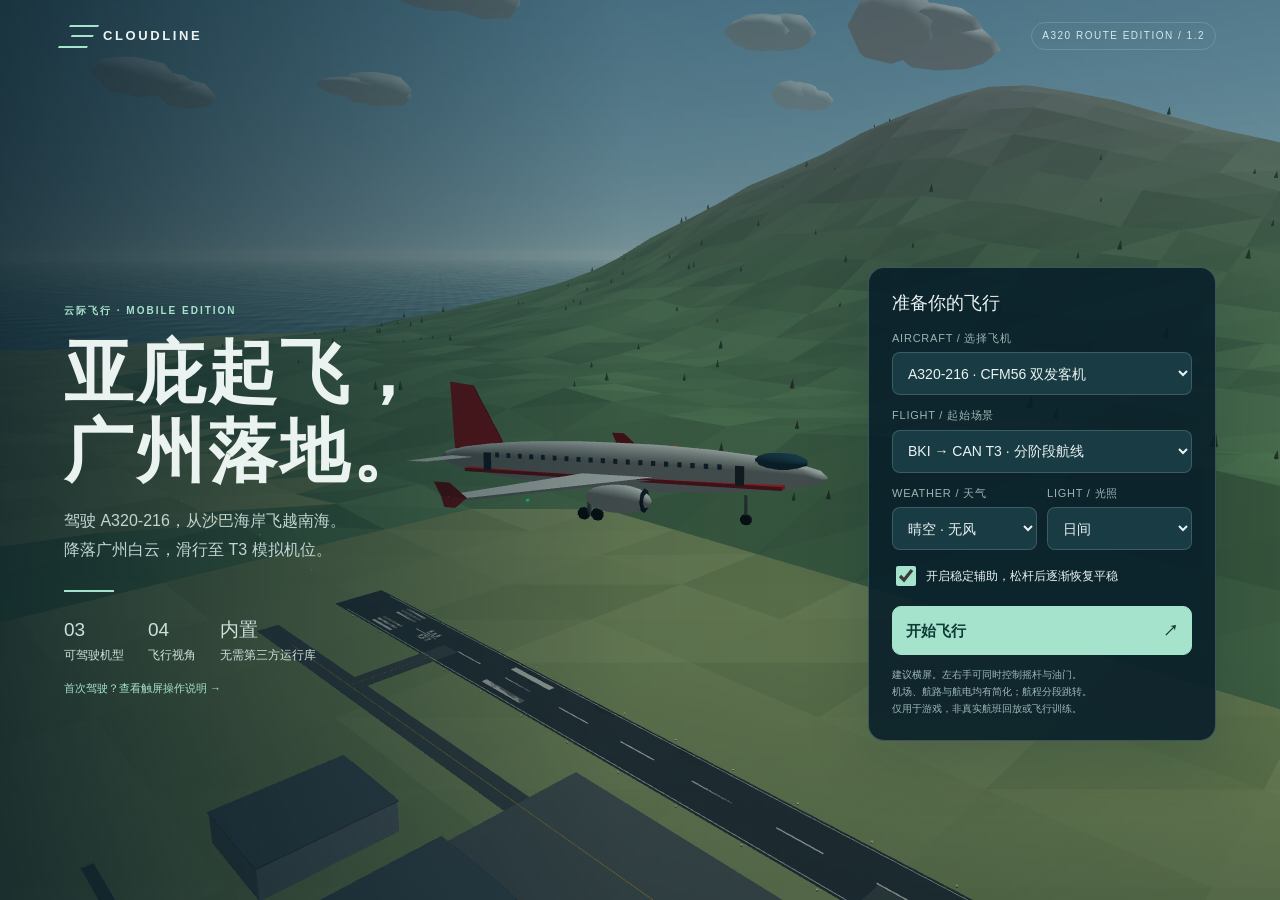
==== cloudline/index.html @ b86bdd05 "feat(cloudline): add mobile A320-216 BKI to CAN T3 route simulator Isolate game under /cloudline; pr" ====
<!doctype html>
<html lang="zh-CN"><head><meta charset="utf-8"><meta name="viewport" content="width=device-width,initial-scale=1,viewport-fit=cover"><meta name="theme-color" content="#102f39"><meta name="apple-mobile-web-app-capable" content="yes"><meta name="apple-mobile-web-app-status-bar-style" content="black-translucent"><meta name="description" content="云际飞行：手机触屏优先的 3D 飞行小游戏，A320-216 亚庇至广州 T3 航线版。"><title>云际飞行 · Cloudline 3D</title><link rel="stylesheet" href="./style.css"></head>
<body>
<canvas id="scene" aria-label="三维飞行场景"></canvas><div id="screenShade"></div><canvas id="overlay"></canvas>
<div id="loading">正在建立飞机与机场…</div>
<div id="menu">
 <div class="menu-head"><div class="logo"><i class="logo-mark"></i>CLOUDLINE</div><div class="edition">A320 ROUTE EDITION / 1.2</div></div>
 <div class="menu-content">
  <div class="hero"><div class="eyebrow">云际飞行 · MOBILE EDITION</div><h1>亚庇起飞，<br>广州落地。</h1><p class="sub">驾驶 A320-216，从沙巴海岸飞越南海。<br>降落广州白云，滑行至 T3 模拟机位。</p><div class="hero-rule"></div><div class="hero-bottom"><div><b>03</b>可驾驶机型</div><div><b>04</b>飞行视角</div><div><b>内置</b>无需第三方运行库</div></div><button class="help-link" id="menuHelp">首次驾驶？查看触屏操作说明 →</button></div>
  <div class="setup"><h2>准备你的飞行</h2>
   <div class="field"><label for="aircraftSelect">AIRCRAFT / 选择飞机</label><select id="aircraftSelect"><option value="a320">A320-216 · CFM56 双发客机</option><option value="light">L-4 · 单发教练机　容易上手</option><option value="jet">J-120 · 双发客机　动作更沉稳</option></select></div>
   <div class="field"><label for="modeSelect">FLIGHT / 起始场景</label><select id="modeSelect"><option value="bki_can">BKI → CAN T3 · 分阶段航线</option><option value="can_approach">广州进近 · A320 着陆练习</option><option value="can_taxi">T3 滑行 · 已在跑道着陆</option><option value="free">空中自由飞行 · 推荐第一次玩</option><option value="runway">跑道起飞 · 从静止滑跑开始</option><option value="landing">降落练习 · 已对正 36 跑道</option><option value="lesson">航线挑战 · 起飞并穿越引导圈</option></select></div>
   <div class="split"><div class="field"><label for="weatherSelect">WEATHER / 天气</label><select id="weatherSelect"><option value="clear">晴空 · 无风</option><option value="breeze">微风 · 侧风</option><option value="turbulent">轻度颠簸</option></select></div><div class="field"><label for="timeSelect">LIGHT / 光照</label><select id="timeSelect"><option value="day">日间</option><option value="golden">黄昏</option><option value="night">夜航</option></select></div></div>
   <label class="check"><input id="assistSelect" type="checkbox" checked> 开启稳定辅助，松杆后逐渐恢复平稳</label>
   <button class="primary start" id="startBtn" disabled><span>开始飞行</span><span>↗</span></button><div class="note">建议横屏。左右手可同时控制摇杆与油门。<br>机场、航路与航电均有简化；航程分段跳转。<br>仅用于游戏，非真实航班回放或飞行训练。</div>
  </div>
 </div>
</div>
<div id="flightUI" class="hidden">
 <div class="top"><div class="logo"><i class="logo-mark"></i>CLOUDLINE<span class="tiny-status" id="flightBadge">L-4 / FREE FLIGHT</span></div><div class="top-actions"><button id="soundBtn" aria-label="切换声音">静音</button><button id="viewBtn">追尾</button><button id="systemsBtn">系统</button><button id="pauseBtn" aria-label="暂停">Ⅱ</button></div></div>
 <div class="readouts"><div class="readout"><small>AIRSPEED / 空速</small><b id="ias">0</b><em>KT</em><div class="secondary" id="gs">地速 0 kt</div></div><div class="readout"><small>ALTITUDE / 海拔</small><b id="alt">0</b><em>FT</em><div class="secondary" id="agl">离地 0 ft</div></div><div class="readout"><small>VERTICAL / 升降</small><b id="vs">0</b><em>FPM</em><div class="secondary" id="load">载荷 1.0 G</div></div><div class="readout"><small>HEADING / 航向</small><b id="hdg">000</b><em>°</em><div class="secondary" id="navText">跑道 36 / 18</div></div></div>
 <button class="map-box" id="mapBtn" aria-label="打开导航地图"><canvas id="miniMap" width="280" height="240"></canvas><div class="map-label"><span>N ↑ / ISLAND 01</span><span id="mapDist">0.0 NM</span></div></button>
 <div id="routePanel" class="route-panel hidden"><div class="route-title"><b>BKI → CAN <span>T3</span></b><small id="routePhase"></small></div><div class="route-progress"><i id="routeFill"></i></div><div class="route-actions"><button id="guideBtn">教学领航：关</button><button id="routeNext">跳至巡航</button><button id="routeInfoBtn">航路</button></div><small id="routeStatus"></small></div>
 <div class="instructor" id="instructor"></div><div class="warning hidden" id="warning"></div>
 <div class="footer-info" id="footerInfo">晴空 · 追尾视角 · 稳定辅助</div><div id="pfdWrap"><canvas id="pfd" width="552" height="216"></canvas></div>
 <div class="systems-bar"><button id="flapsBtn">襟翼<b>0 / 3</b></button><button id="gearBtn">起落架<b>已放下</b></button><button id="apBtn">自动驾驶<b>AP 关</b></button><button id="brakeBtn" aria-label="按住刹车">按住<b>刹车</b></button></div>
 <div class="stick-group"><div class="stick-label">向下拉：抬头 / 左右：倾斜</div><div class="stick" id="stick" role="slider" tabindex="0" aria-label="飞行操纵摇杆"><div class="limits"></div><div class="knob" id="knob"></div></div><div class="rudders"><button id="rudderL" aria-label="按住左方向舵">◀ 左舵</button><button id="rudderR" aria-label="按住右方向舵">右舵 ▶</button></div></div>
 <div class="throttle-group"><div class="throttle-title">THROTTLE / 油门</div><div class="throttle" id="throttle" role="slider" tabindex="0" aria-label="发动机油门" aria-valuemin="0" aria-valuemax="100"><div class="ticks"></div><div class="fill" id="thrFill"></div><div class="handle" id="thrHandle"></div></div><div class="power-readout" id="thrValue">0%</div></div>
 <div class="desktop-help">W/S 推拉杆 · A/D 横滚 · Q/E 方向舵 · +/- 油门 · F 襟翼 · G 起落架 · 空格刹车 · V 视角 · P 暂停</div>
</div>
<div id="toast" class="toast off"></div>
<div id="pauseModal" class="modal hidden"><div class="modal-card" style="max-width:430px"><div class="eyebrow">FLIGHT PAUSED</div><h2 style="margin:10px 0">飞行已暂停</h2><p>切换应用或离开页面时，游戏也会自动暂停。</p><div class="modal-actions"><button class="primary" id="resumeBtn">继续飞行</button><button id="restartBtn">重新开始</button><button id="hangarBtn">回到机库</button></div></div></div>
<div id="systemsModal" class="modal hidden"><div class="modal-card"><div class="modal-head"><h2>飞行系统</h2><button id="closeSystems" aria-label="关闭系统设置">×</button></div>
 <div class="systems-grid"><div><div class="section-title">AIRCRAFT / 飞机</div><div class="form-row"><span>发动机</span><button id="engineBtn">运转中</button></div><div class="form-row"><span>减速板 / 空气刹车</span><button id="speedbrakeBtn">收起</button></div><div class="form-row"><span>俯仰配平 <span id="trimValue">0</span></span><div><button id="trimDown">−</button> <button id="trimUp">＋</button></div></div><div class="form-row"><label for="assistToggle">稳定辅助</label><input type="checkbox" id="assistToggle" checked></div><div class="form-row"><label for="invertToggle">反转摇杆俯仰方向</label><input type="checkbox" id="invertToggle"></div><div class="field"><label for="sensitivity">操纵灵敏度</label><input type="range" min="0.45" max="1.5" step="0.05" value="0.8" id="sensitivity"></div></div>
 <div><div class="section-title">ENVIRONMENT / 环境</div><div class="form-row"><label for="weatherLive">天气</label><select id="weatherLive"><option value="clear">晴空 · 无风</option><option value="breeze">微风 · 侧风</option><option value="turbulent">轻度颠簸</option></select></div><div class="form-row"><label for="timeLive">光照</label><select id="timeLive"><option value="day">日间</option><option value="golden">黄昏</option><option value="night">夜航</option></select></div><div class="form-row"><label for="quality">画质 / 分辨率</label><select id="quality"><option value="0.8">省电</option><option value="1" selected>均衡 · 手机推荐</option><option value="1.6">高清</option></select></div><div class="form-row"><span>声音</span><button id="soundSystems">关闭</button></div><button id="fullscreenBtn" style="width:100%">尝试全屏</button><p style="font-size:10px;margin-top:8px">部分手机浏览器不支持网页主动全屏；横屏仍可正常使用。</p></div></div>
 <div class="section-title">AUTOPILOT / 高度、航向与速度保持</div><div class="ap-fields"><label>高度 FT<input id="apAlt" type="number" min="300" max="41000" step="100"></label><label>航向 °<input id="apHdg" type="number" min="0" max="359" step="5"></label><label>空速 KT<input id="apSpeed" type="number" min="60" max="340" step="5"></label></div><div class="modal-actions"><button id="apApply">接通并应用目标</button><button id="returnBtn">设定返机场航向</button><button id="systemHelp">操作说明</button></div><p style="font-size:10px;margin-top:11px">AP 不会自动避障或自动落地。接管摇杆会断开 AP。返机场只设置航向与安全高度目标，仍需检查地形。</p>
 </div></div>
<div id="helpModal" class="modal hidden"><div class="modal-card"><div class="modal-head"><h2>第一次飞行</h2><button id="closeHelp" aria-label="关闭帮助">×</button></div><p>优先选择「L-4 教练机 + 空中自由飞行 + 稳定辅助」。无需先完成起飞，就能熟悉操纵。</p><div class="help-grid"><div><h3>01 / 手机操纵</h3><p>左摇杆向下：抬机头；向上：压低机头。左右推动：机翼左右倾斜。<br>右滑杆向上：增加油门。双手可以同时操作。轻推后松手，避免反复打满杆。</p></div><div><h3>02 / 起飞</h3><p>油门推满，沿跑道滑跑。按屏幕提示达到抬轮速度，再轻拉杆。离地后保持小幅抬头，收襟翼；客机还需收起落架。速度明显下降时，适当放低机头。</p></div><div><h3>03 / 降落练习</h3><p>场景会预先对正跑道并放下襟翼、起落架。围绕提示空速小幅调整动力和姿态。接近地面时轻拉杆减小下降率，再收油门。接地后按住刹车。</p></div><div><h3>04 / 视角与自动驾驶</h3><p>点击「追尾」循环切换驾驶舱、机翼与环绕视角。拖动场景可暂时环顾，双击回正。AP 保持当前高度、航向和空速，手动压杆后退出。</p></div></div><p><span class="key">W / ↑</span> 推杆低头　<span class="key">S / ↓</span> 拉杆抬头　<span class="key">A D</span> 横滚　<span class="key">Q E</span> 方向舵<br><span class="key">+ −</span> 油门　<span class="key">F</span> 襟翼　<span class="key">G</span> 起落架　<span class="key">空格</span> 刹车　<span class="key">V</span> 视角　<span class="key">P</span> 暂停　<span class="key">H</span> AP　<span class="key">R</span> 重开</p><p style="font-size:10px;margin-top:15px">这是虚构场景中的简化模拟，不包含真实机型操作程序、全球地景、真实天气、空管或认证飞行性能。上述速度和辅助逻辑只适用于这个游戏。</p></div></div>
<div id="mapModal" class="modal hidden"><div class="modal-card" style="max-width:540px"><div class="modal-head"><h2>岛屿导航</h2><button id="closeMap" aria-label="关闭地图">×</button></div><canvas id="bigMap" width="800" height="650"></canvas><p id="mapDetails" style="margin-top:10px"></p></div></div>
<div id="resultModal" class="modal hidden"><div class="modal-card" style="max-width:450px"><div class="eyebrow" id="resultEyebrow">FLIGHT REPORT</div><h2 id="resultTitle" style="margin:10px 0">本次飞行结束</h2><div class="result-number" id="resultNumber">—</div><p id="resultReason"></p><div class="result-stats" id="resultStats"></div><div class="modal-actions"><button class="primary" id="retryResult">重试本场景</button><button id="freeResult">从空中开始</button><button id="hangarResult">机库</button></div></div></div>
<div id="fatal" class="hidden"><div class="inner"><h2>场景暂时无法运行</h2><p id="fatalText"></p><button onclick="location.reload()">重新加载</button></div></div>
<noscript><div style="position:fixed;inset:0;background:#12323e;color:white;padding:40px;z-index:200">此游戏需要运行 JavaScript 和 WebGL。附件预览不一定支持，请在支持执行 HTML 的浏览器环境打开。</div></noscript>
<script src="./engine.js"></script>
<script src="./world.js"></script>
<script src="./routes.js"></script>
<script src="./flight.js"></script>
<script src="./app.js"></script>
</body></html>
---- cloudline/style.css ----
:root{--ink:#ebf3f1;--muted:#9cb4b4;--accent:#a6e3cd;--dark:#0c2128;--glass:rgba(9,29,36,.79);--line:rgba(202,230,228,.19);--safeL:max(14px,env(safe-area-inset-left));--safeR:max(14px,env(safe-area-inset-right));--safeB:max(12px,env(safe-area-inset-bottom))}
*{box-sizing:border-box;-webkit-tap-highlight-color:transparent}html,body{margin:0;width:100%;height:100%;overflow:hidden;background:#143742;color:var(--ink);font:14px/1.4 -apple-system,BlinkMacSystemFont,"Segoe UI","PingFang SC","Microsoft YaHei",sans-serif;overscroll-behavior:none}body{position:fixed;inset:0;touch-action:none;-webkit-user-select:none;user-select:none}button,select,input{font:inherit}button{cursor:pointer;color:var(--ink);border:1px solid var(--line);background:var(--glass);border-radius:9px;padding:9px 13px;min-height:44px;touch-action:manipulation}button:hover{background:#2b4e54}button:active{transform:translateY(1px)}button:focus-visible,select:focus-visible{outline:2px solid var(--accent);outline-offset:2px}button.on,.active{background:#214d49!important;border-color:#8dcdb3!important;color:#cbf8e6!important}button.primary{background:var(--accent);border-color:var(--accent);color:#103a35;font-weight:750}button.primary:hover{background:#c0efde}button.quiet{background:transparent}button:disabled{opacity:.4;cursor:default}select,input[type=number]{width:100%;border:1px solid var(--line);background:#183b44;color:var(--ink);padding:10px 11px;border-radius:8px;min-height:43px;touch-action:manipulation}input[type=range]{accent-color:var(--accent);width:100%;touch-action:auto}input[type=checkbox]{accent-color:var(--accent);width:20px;height:20px}a{color:var(--accent)}h1,h2,h3,p{margin:0}.hidden{display:none!important}#scene,#overlay{position:absolute;inset:0;width:100%;height:100%;touch-action:none}#overlay{pointer-events:none}#screenShade{position:absolute;inset:0;pointer-events:none;background:linear-gradient(180deg,rgba(5,28,37,.12),transparent 28%,transparent 73%,rgba(5,22,30,.16))}
.glass{background:var(--glass);border:1px solid var(--line);box-shadow:0 8px 35px rgba(0,15,21,.08);border-radius:12px}.eyebrow{font-size:10px;letter-spacing:.20em;font-weight:700;color:var(--accent)}.muted{color:var(--muted)}.logo{display:flex;align-items:center;gap:10px;letter-spacing:.2em;font-weight:750;font-size:13px}.logo-mark{width:29px;height:23px;display:inline-block;border-top:2px solid var(--accent);border-bottom:2px solid var(--accent);transform:skew(-28deg);position:relative}.logo-mark:after{content:'';position:absolute;top:8px;left:7px;width:22px;border-top:2px solid var(--accent)}
#menu{position:absolute;inset:0;z-index:20;background:linear-gradient(90deg,rgba(5,26,36,.81),rgba(5,26,36,.34) 49%,rgba(5,26,36,.26));overflow-y:auto;touch-action:pan-y}.menu-head{position:absolute;top:max(22px,env(safe-area-inset-top));left:max(5vw,env(safe-area-inset-left));right:max(5vw,env(safe-area-inset-right));display:flex;align-items:center;justify-content:space-between}.edition{font-size:10px;letter-spacing:.15em;border:1px solid var(--line);padding:6px 10px;border-radius:99px;color:#d5e9e5}.menu-content{position:absolute;inset:19% 5vw 7%;display:grid;grid-template-columns:1fr 348px;gap:40px;align-items:center}.hero{max-width:510px}.hero h1{font-size:clamp(44px,5.4vw,80px);line-height:1.15;font-weight:650;letter-spacing:.045em;margin:15px 0 14px}.hero .sub{font-size:16px;line-height:1.85;color:#c3d5d3;max-width:390px}.hero-rule{margin:25px 0;width:50px;border-top:2px solid var(--accent)}.hero-bottom{display:flex;gap:24px;font-size:12px;color:#cee1dd}.hero-bottom b{display:block;font-size:19px;font-weight:500;margin-bottom:4px}.setup{padding:23px;background:rgba(8,32,42,.90);border-radius:16px;border:1px solid rgba(197,229,226,.25);box-shadow:0 15px 60px #09222a35}.setup h2{font-size:18px;font-weight:550;margin-bottom:15px}.field{margin-bottom:13px}.field label{display:block;font-size:11px;letter-spacing:.07em;color:var(--muted);margin-bottom:6px}.split{display:grid;grid-template-columns:1fr 1fr;gap:10px}.setup .start{display:flex;align-items:center;justify-content:space-between;width:100%;margin-top:17px;font-size:15px;min-height:49px}.setup .note{font-size:10px;color:#9eb8b9;margin-top:11px;line-height:1.7}.check{display:flex;align-items:center;gap:7px;font-size:12px}.help-link{font-size:11px;border:0;min-height:32px;padding:4px 0;background:transparent;margin-top:8px;color:var(--accent)}
#flightUI{position:absolute;inset:0;pointer-events:none}.top{position:absolute;top:max(9px,env(safe-area-inset-top));left:var(--safeL);right:var(--safeR);display:flex;align-items:center;justify-content:space-between;gap:15px}.top .logo{font-size:11px}.top-actions{display:flex;gap:6px;pointer-events:auto}.top-actions button{font-size:12px;min-height:38px;padding:7px 10px}.tiny-status{color:#c9e7df;font-size:10px;letter-spacing:.05em;margin-left:8px}.readouts{position:absolute;left:var(--safeL);top:max(59px,calc(env(safe-area-inset-top) + 54px));display:flex;gap:1px;background:var(--glass);border:1px solid var(--line);border-radius:10px;overflow:hidden}.readout{padding:8px 13px;min-width:81px;border-right:1px solid var(--line)}.readout:last-child{border:0}.readout small{display:block;font-size:9px;color:#acc8c5;letter-spacing:.08em}.readout b{font-size:25px;font-weight:550;letter-spacing:-.04em;font-variant-numeric:tabular-nums;line-height:1.3}.readout em{font-size:9px;font-style:normal;color:#b1c7c6;margin-left:3px}.readout .secondary{font-size:9px;color:var(--accent);font-variant-numeric:tabular-nums}.map-box{position:absolute;right:var(--safeR);top:max(58px,calc(env(safe-area-inset-top) + 54px));width:143px;padding:0;overflow:hidden;pointer-events:auto;border-radius:10px;background:var(--glass);border:1px solid var(--line);min-height:0}#miniMap{display:block;width:100%;height:125px}.map-label{font-size:9px;letter-spacing:.11em;padding:5px 7px;background:#15363bd9;color:#accfc5;display:flex;justify-content:space-between}.instructor{position:absolute;top:max(139px,calc(env(safe-area-inset-top) + 132px));left:var(--safeL);max-width:355px;padding:9px 12px;border-left:2px solid var(--accent);background:rgba(10,32,38,.64);font-size:11px;color:#d8ece5;line-height:1.5;border-radius:0 7px 7px 0}.warning{position:absolute;top:28%;left:50%;transform:translateX(-50%);background:#9e562ddb;border:1px solid #f2b279;color:#fff4dc;padding:8px 15px;border-radius:7px;font-size:12px;font-weight:700;white-space:nowrap}.toast{position:absolute;top:24%;left:50%;transform:translateX(-50%);background:rgba(8,36,43,.92);border:1px solid var(--line);padding:11px 16px;border-radius:10px;color:#dbf7e9;font-size:12px;max-width:90vw;text-align:center;z-index:40;pointer-events:none;transition:opacity .2s}.toast.off{opacity:0}#pfdWrap{position:absolute;left:50%;transform:translateX(-50%);bottom:calc(var(--safeB) + 51px);width:276px;height:108px;overflow:hidden;border-radius:12px;background:rgba(7,24,30,.89);border:1px solid var(--line)}#pfd{width:276px;height:108px;display:block}.systems-bar{position:absolute;bottom:var(--safeB);left:50%;transform:translateX(-50%);display:flex;gap:6px;pointer-events:auto}.systems-bar button{min-width:62px;font-size:10px;padding:6px 8px;line-height:1.4;min-height:43px}.systems-bar b{display:block;font-size:11px;font-weight:650}.stick-group{position:absolute;left:var(--safeL);bottom:var(--safeB);pointer-events:auto;width:158px}.stick-label{font-size:9px;text-align:center;letter-spacing:.06em;color:#daebe7;margin-bottom:5px;text-shadow:0 1px 4px #132b2d}.stick{width:146px;height:146px;position:relative;margin:auto;border-radius:50%;background:radial-gradient(circle,rgba(23,55,63,.19),rgba(12,38,43,.62));border:1px solid rgba(221,242,233,.4);touch-action:none}.stick:before,.stick:after{content:'';position:absolute;background:rgba(230,248,240,.2)}.stick:before{width:1px;top:15px;bottom:15px;left:50%}.stick:after{height:1px;left:15px;right:15px;top:50%}.stick .limits{position:absolute;inset:16px;border:1px dashed rgba(205,237,226,.17);border-radius:50%}.knob{position:absolute;left:50%;top:50%;width:49px;height:49px;margin:-24.5px;border-radius:50%;background:rgba(190,226,214,.75);border:1px solid #e1fbf0;box-shadow:0 4px 12px #071e2845;z-index:2}.knob:after{content:'';position:absolute;inset:13px;border:1px solid #486b62;border-radius:50%}.rudders{display:flex;gap:6px;margin-top:6px;justify-content:center}.rudders button{font-size:10px;min-height:32px;padding:5px 12px;touch-action:none}.throttle-group{position:absolute;right:var(--safeR);bottom:var(--safeB);width:76px;pointer-events:auto}.throttle-title{text-align:center;font-size:9px;letter-spacing:.06em;color:#d8e8e3;margin-bottom:6px}.throttle{height:168px;position:relative;background:rgba(9,32,39,.73);border:1px solid rgba(202,232,224,.4);border-radius:13px;touch-action:none;overflow:hidden}.throttle .ticks{position:absolute;left:10px;right:10px;top:14px;bottom:14px;background:repeating-linear-gradient(to top,transparent 0,transparent 24px,#c3ded533 25px,transparent 26px)}.throttle .fill{position:absolute;bottom:10px;left:9px;right:9px;height:50%;background:linear-gradient(0deg,#458c785a,#a6e3cd99);border-radius:6px}.throttle .handle{position:absolute;left:5px;right:5px;height:16px;bottom:50%;border:1px solid #d7f8e7;background:#a6cfc2;border-radius:4px;box-shadow:0 2px 5px #14332966}.power-readout{font-size:13px;text-align:center;font-variant-numeric:tabular-nums;margin-top:6px;color:#d5efe2}.ap-indicator{color:var(--accent);font-size:10px}.footer-info{position:absolute;left:50%;transform:translateX(-50%);bottom:calc(var(--safeB) + 170px);font-size:9px;letter-spacing:.08em;color:#daece2;text-shadow:0 1px 4px #162b25;white-space:nowrap}.desktop-help{position:absolute;bottom:7px;left:180px;color:#cfe2da;font-size:9px;display:none}#flightUI.cockpit #pfdWrap{width:312px;height:126px}#flightUI.cockpit #pfd{width:312px;height:122px}#flightUI.cockpit .footer-info{bottom:calc(var(--safeB) + 189px)}
.modal{position:absolute;inset:0;background:rgba(3,20,29,.65);display:flex;align-items:center;justify-content:center;z-index:30;padding:20px;pointer-events:auto;touch-action:pan-y}.modal-card{background:#102f39;border:1px solid #6b9b9e66;border-radius:17px;padding:24px;width:min(610px,100%);max-height:calc(100dvh - 40px);overflow:auto;box-shadow:0 20px 90px #00182177;touch-action:pan-y}.modal-head{display:flex;align-items:center;justify-content:space-between;margin-bottom:18px}.modal-head h2{font-size:21px;font-weight:550}.modal-head button{padding:4px 12px;font-size:21px;background:transparent;min-height:40px}.modal-card p{color:#b4cdcc;font-size:12px;line-height:1.85}.modal-actions{display:flex;gap:9px;margin-top:20px;flex-wrap:wrap}.modal-actions button{flex:1}.systems-grid{display:grid;grid-template-columns:1fr 1fr;gap:18px}.section-title{margin:12px 0 10px;font-size:10px;letter-spacing:.11em;color:var(--accent)}.form-row{display:flex;align-items:center;justify-content:space-between;gap:12px;margin:9px 0;color:#c7dad6;font-size:12px}.form-row select{width:145px}.ap-fields{display:grid;grid-template-columns:1fr 1fr 1fr;gap:8px}.ap-fields label{font-size:9px;color:#b0c9c5}.ap-fields input{font-size:13px;margin-top:5px}.help-grid{display:grid;grid-template-columns:1fr 1fr;gap:18px;margin:17px 0}.help-grid h3{font-size:13px;color:var(--accent);margin-bottom:6px}.help-grid p{font-size:12px}.key{display:inline-block;padding:1px 5px;border:1px solid #668b8a66;border-radius:4px;color:#e2f1e8;font-size:10px}#bigMap{width:100%;height:auto;max-height:58dvh;object-fit:contain;border:1px solid var(--line);border-radius:10px}.result-number{font-size:56px;line-height:1.2;color:var(--accent);font-variant-numeric:tabular-nums;margin:18px 0 8px}.result-stats{display:flex;gap:25px;color:#d6e8df;font-size:13px;margin-top:17px}.result-stats small{display:block;color:#aac8c2;font-size:10px}#fatal{position:absolute;inset:0;background:#102e39;z-index:100;padding:30px;display:flex;align-items:center;justify-content:center}#fatal .inner{max-width:480px}#fatal h2{font-size:24px;margin-bottom:15px}#fatal p{font-size:14px;color:#bbd6d1;line-height:1.9}#fatal button{margin-top:25px}#loading{position:absolute;bottom:20px;left:5vw;font-size:11px;letter-spacing:.1em;color:#bce5d7;z-index:25}
@media (min-width:1150px){.stick-group{left:26px;bottom:30px}.throttle-group{right:30px;bottom:30px}.stick{width:166px;height:166px}.stick-group{width:180px}.throttle{height:190px}.map-box{width:180px}#miniMap{height:156px}.readout{min-width:106px;padding:10px 16px}.readout b{font-size:29px}.instructor{top:158px}.desktop-help{display:block}.footer-info{font-size:10px}#pfdWrap{width:308px;height:121px}#pfd{width:308px;height:121px}.systems-bar button{min-width:69px}.footer-info{bottom:calc(var(--safeB) + 188px)}}
@media (max-height:540px) and (orientation:landscape){.menu-head{top:max(12px,env(safe-area-inset-top))}.menu-content{inset:56px max(5vw,env(safe-area-inset-right)) 14px max(5vw,env(safe-area-inset-left));grid-template-columns:1fr 310px;gap:20px}.hero h1{font-size:43px;margin:8px 0}.hero .sub{font-size:12px;line-height:1.8;max-width:280px}.hero-rule{margin:16px 0}.hero-bottom{gap:20px;font-size:10px}.hero-bottom b{font-size:16px}.setup{padding:13px 16px;border-radius:12px}.setup h2{font-size:14px;margin-bottom:9px}.field{margin-bottom:7px}.field label{margin-bottom:3px;font-size:9px}.setup select{padding:7px 8px;min-height:33px;font-size:11px}.setup .start{min-height:39px;margin-top:9px;font-size:13px}.setup .note{font-size:9px;margin-top:6px;line-height:1.4}.setup .check{font-size:10px}.setup .check input{height:16px;width:16px}.help-link{font-size:10px;margin-top:2px;min-height:25px}.top .logo{font-size:9px;gap:6px}.logo-mark{width:22px;height:17px}.logo-mark:after{width:17px;top:6px;left:5px}.top-actions button{min-height:33px;font-size:10px;padding:5px 8px}.tiny-status{font-size:8px}.readouts{top:49px}.readout{padding:5px 9px;min-width:71px}.readout b{font-size:21px}.readout small{font-size:8px}.map-box{top:49px;width:121px}#miniMap{height:91px}.map-label{font-size:8px;padding:3px 6px}.instructor{top:113px;max-width:298px;font-size:10px;padding:5px 8px}.stick-group{width:139px}.stick{width:122px;height:122px}.stick-label{font-size:8px}.knob{width:44px;height:44px;margin:-22px}.rudders{margin-top:4px}.rudders button{min-height:29px;font-size:9px;padding:4px 10px}.throttle-group{width:63px}.throttle{height:136px}.throttle-title{font-size:8px;margin-bottom:4px}.power-readout{font-size:11px;margin-top:3px}.systems-bar{gap:4px}.systems-bar button{min-width:55px;min-height:36px;font-size:9px;padding:4px 6px}.systems-bar b{font-size:10px}#pfdWrap{width:242px;height:95px;bottom:calc(var(--safeB) + 43px)}#pfd{width:242px;height:95px}.footer-info{bottom:calc(var(--safeB) + 144px);font-size:8px}#flightUI.cockpit #pfdWrap{width:266px;height:104px}#flightUI.cockpit #pfd{width:266px;height:104px}#flightUI.cockpit .footer-info{bottom:calc(var(--safeB) + 151px)}.modal-card{padding:17px 22px}.modal-head{margin-bottom:10px}.modal-head h2{font-size:18px}.help-grid{margin:8px 0}.modal-actions{margin-top:12px}}
@media (orientation:portrait) and (max-width:760px){.menu-content{inset:16% 7vw 3%;display:flex;flex-direction:column;gap:20px;align-items:stretch;justify-content:space-between}.menu-head{left:7vw;right:7vw;top:max(22px,env(safe-area-inset-top))}.hero h1{font-size:44px;margin:7px 0 10px}.hero .sub{font-size:12px;line-height:1.7;max-width:275px}.hero-rule,.hero-bottom{display:none}.setup{padding:17px}.setup h2{font-size:15px;margin-bottom:11px}.field{margin-bottom:10px}.setup select{font-size:12px;min-height:38px;padding:8px}.setup .start{min-height:43px;margin-top:11px}.setup .note{font-size:9px}.edition{font-size:8px;padding:4px 6px}.top{gap:5px}.top .logo{font-size:10px}.top .logo-mark{display:none}.tiny-status{display:none}.top-actions{gap:4px}.top-actions button{font-size:10px;padding:5px 7px;min-height:36px}.readouts{top:60px;left:var(--safeL);right:var(--safeR);justify-content:space-between}.readout{padding:6px 8px;min-width:0;flex:1}.readout b{font-size:23px}.readout small{font-size:8px}.readout em{font-size:8px}.readout .secondary{font-size:8px}.map-box{top:138px;width:108px}#miniMap{height:94px}.map-label{font-size:8px}.instructor{top:139px;width:calc(100% - 150px);font-size:10px;padding:7px 8px}.stick-group{width:142px}.stick{width:132px;height:132px}.throttle-group{width:62px}.throttle{height:156px}.systems-bar{bottom:calc(var(--safeB) + 211px);gap:5px;width:calc(100% - 28px);justify-content:center}.systems-bar button{flex:1;max-width:81px;min-width:0;min-height:41px;font-size:9px}.systems-bar b{font-size:10px}#pfdWrap{bottom:calc(var(--safeB) + 261px);width:244px;height:96px}#pfd{width:244px;height:96px}.footer-info{bottom:calc(var(--safeB) + 365px);font-size:8px}#flightUI.cockpit #pfdWrap{width:268px;height:105px}#flightUI.cockpit #pfd{width:268px;height:105px}#flightUI.cockpit .footer-info{bottom:calc(var(--safeB) + 374px)}.warning{top:33%;font-size:10px}.toast{top:31%;width:max-content;max-width:90vw;font-size:11px}.systems-grid,.help-grid{grid-template-columns:1fr}.modal{padding:14px}.modal-card{padding:19px;max-height:calc(100dvh - 28px)}.modal-actions{flex-direction:column}.result-stats{gap:18px}}
@media (orientation:portrait) and (max-height:740px){.menu-content{inset:12% 7vw 2%;gap:10px}.hero h1{font-size:37px;margin:5px 0}.hero .sub{font-size:11px}.setup{padding:13px 15px}.setup .field{margin-bottom:7px}.setup h2{margin-bottom:8px}.setup .note{font-size:8px}.hero .eyebrow{font-size:8px}#pfdWrap{bottom:calc(var(--safeB) + 240px);height:83px;width:212px}#pfd{height:83px;width:212px}.systems-bar{bottom:calc(var(--safeB) + 192px)}.footer-info{bottom:calc(var(--safeB) + 328px)}.stick{width:117px;height:117px}.throttle{height:139px}.map-box{width:93px}#miniMap{height:76px}.instructor{max-width:215px;font-size:9px}}

/* A320 route edition: compact route controls, safe areas and retained two-finger input. */
.route-panel{position:absolute;right:var(--safeR);top:250px;width:278px;padding:10px 12px;background:rgba(8,29,38,.9);border:1px solid var(--line);border-radius:12px;pointer-events:auto}.route-title{display:flex;justify-content:space-between;gap:8px;font-size:12px}.route-title span{color:var(--accent)}.route-title small{font-size:10px;color:#c3d8d1}.route-progress{height:3px;background:#365250;margin:8px 0}.route-progress i{display:block;height:100%;background:var(--accent);width:0;transition:width .2s}.route-actions{display:flex;gap:5px}.route-actions button{font-size:10px;padding:5px 7px;min-height:36px;white-space:nowrap}.route-panel>small{display:block;font-size:9px;color:#a5c1ba;margin-top:6px}.route-active .footer-info{max-width:360px;white-space:normal;text-align:center}
@media(max-height:540px) and (orientation:landscape){.route-panel{right:calc(var(--safeR) + 78px);top:163px;width:255px;padding:7px 8px}.route-panel>small{display:none}.route-progress{margin:5px 0}.route-actions button{min-height:32px}.route-title{font-size:11px}.route-active .instructor{max-width:275px}.route-active .map-box{width:114px}.route-active .footer-info{display:none}.menu-content{inset:52px 5vw 10px}.hero h1{font-size:40px}.setup .note{font-size:8px}.setup{padding:10px 14px}.setup h2{margin-bottom:6px}.setup .field{margin-bottom:5px}}
@media(orientation:portrait) and (max-width:760px){.route-panel{left:var(--safeL);right:var(--safeR);top:247px;width:auto}.route-actions button{flex:1}.route-active .footer-info{display:none}.route-panel>small{font-size:8px}.route-title{font-size:11px}}
@media(orientation:portrait) and (max-height:740px){.route-panel{top:228px;padding:6px 8px}.route-panel>small{display:none}.route-progress{margin:4px 0}.route-actions button{min-height:30px}.route-active #pfdWrap{display:none}.route-active .systems-bar{bottom:calc(var(--safeB) + 207px)}}
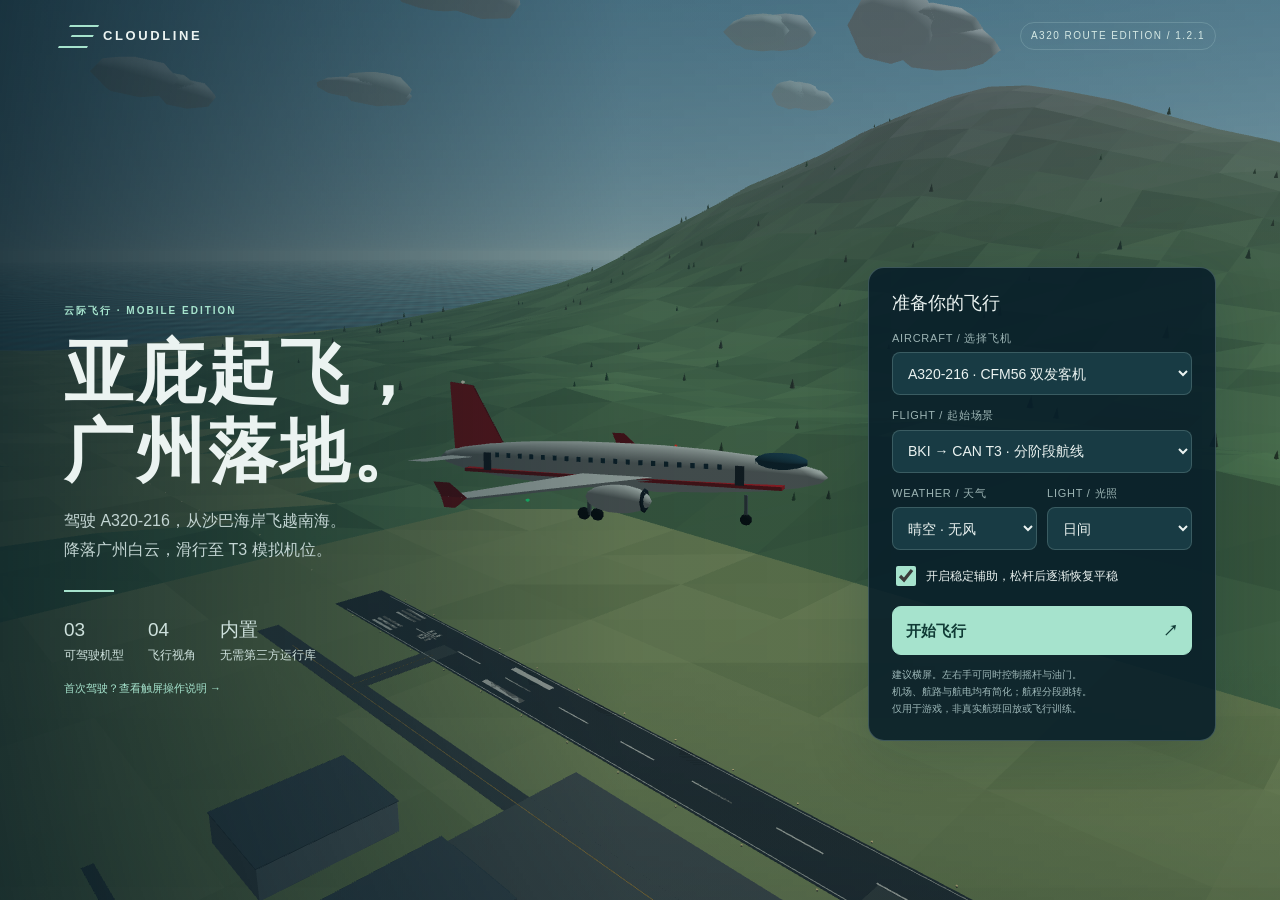
==== commit 7e5c0cb3: "fix(cloudline): diagnose blocked scripts instead of endless airport loading Add independent startup " ====
--- a/cloudline/index.html
+++ b/cloudline/index.html
@@ -1,10 +1,17 @@
 <!doctype html>
-<html lang="zh-CN"><head><meta charset="utf-8"><meta name="viewport" content="width=device-width,initial-scale=1,viewport-fit=cover"><meta name="theme-color" content="#102f39"><meta name="apple-mobile-web-app-capable" content="yes"><meta name="apple-mobile-web-app-status-bar-style" content="black-translucent"><meta name="description" content="云际飞行：手机触屏优先的 3D 飞行小游戏，A320-216 亚庇至广州 T3 航线版。"><title>云际飞行 · Cloudline 3D</title><link rel="stylesheet" href="./style.css"></head>
+<html lang="zh-CN"><head><meta charset="utf-8"><meta name="viewport" content="width=device-width,initial-scale=1,viewport-fit=cover"><meta name="theme-color" content="#102f39"><meta name="apple-mobile-web-app-capable" content="yes"><meta name="apple-mobile-web-app-status-bar-style" content="black-translucent"><meta name="description" content="云际飞行：手机触屏优先的 3D 飞行小游戏，A320-216 亚庇至广州 T3 航线版。"><title>云际飞行 · A320 启动修复版 1.2.1</title><link rel="stylesheet" href="./style.css?v=1.2.1"><style>
+/* Startup status remains readable even when every script is blocked. */
+#bootPanel{position:fixed;inset:0;z-index:150;display:flex;align-items:center;justify-content:center;padding:max(16px,env(safe-area-inset-top)) max(16px,env(safe-area-inset-right)) max(16px,env(safe-area-inset-bottom)) max(16px,env(safe-area-inset-left));background:rgba(9,29,39,.97);touch-action:pan-y;overflow:auto;pointer-events:auto}
+#bootPanel .boot-card{max-width:560px;width:100%;max-height:95dvh;overflow:auto;touch-action:pan-y;padding:18px;border:1px solid #587c83;border-radius:14px;background:#102f39}
+#bootPanel h2{font-size:20px;margin:10px 0}#bootPanel p{line-height:1.7;font-size:13px;margin:9px 0;white-space:pre-wrap;overflow-wrap:anywhere}
+#bootDetails{font:11px/1.5 monospace;max-height:105px;overflow:auto;white-space:pre-wrap;overflow-wrap:anywhere;color:#c2ded5;user-select:text;-webkit-user-select:text;touch-action:pan-y}
+#bootPanel .boot-actions{display:flex;align-items:center;gap:14px;margin-top:12px}#bootPanel .boot-actions a{font-size:12px;color:#a6e3cd;text-decoration:underline}#bootPanel summary{cursor:pointer;font-size:12px;color:#b1d2cb;touch-action:manipulation}
+</style></head>
 <body>
 <canvas id="scene" aria-label="三维飞行场景"></canvas><div id="screenShade"></div><canvas id="overlay"></canvas>
-<div id="loading">正在建立飞机与机场…</div>
+<div id="loading" class="hidden">正在启动游戏…</div>
 <div id="menu">
- <div class="menu-head"><div class="logo"><i class="logo-mark"></i>CLOUDLINE</div><div class="edition">A320 ROUTE EDITION / 1.2</div></div>
+ <div class="menu-head"><div class="logo"><i class="logo-mark"></i>CLOUDLINE</div><div class="edition">A320 ROUTE EDITION / 1.2.1</div></div>
  <div class="menu-content">
   <div class="hero"><div class="eyebrow">云际飞行 · MOBILE EDITION</div><h1>亚庇起飞，<br>广州落地。</h1><p class="sub">驾驶 A320-216，从沙巴海岸飞越南海。<br>降落广州白云，滑行至 T3 模拟机位。</p><div class="hero-rule"></div><div class="hero-bottom"><div><b>03</b>可驾驶机型</div><div><b>04</b>飞行视角</div><div><b>内置</b>无需第三方运行库</div></div><button class="help-link" id="menuHelp">首次驾驶？查看触屏操作说明 →</button></div>
   <div class="setup"><h2>准备你的飞行</h2>
@@ -40,6 +47,17 @@
 <div id="resultModal" class="modal hidden"><div class="modal-card" style="max-width:450px"><div class="eyebrow" id="resultEyebrow">FLIGHT REPORT</div><h2 id="resultTitle" style="margin:10px 0">本次飞行结束</h2><div class="result-number" id="resultNumber">—</div><p id="resultReason"></p><div class="result-stats" id="resultStats"></div><div class="modal-actions"><button class="primary" id="retryResult">重试本场景</button><button id="freeResult">从空中开始</button><button id="hangarResult">机库</button></div></div></div>
 <div id="fatal" class="hidden"><div class="inner"><h2>场景暂时无法运行</h2><p id="fatalText"></p><button onclick="location.reload()">重新加载</button></div></div>
 <noscript><div style="position:fixed;inset:0;background:#12323e;color:white;padding:40px;z-index:200">此游戏需要运行 JavaScript 和 WebGL。附件预览不一定支持，请在支持执行 HTML 的浏览器环境打开。</div></noscript>
+
+<div id="bootPanel" role="status" aria-live="polite" style="position:fixed;inset:0;z-index:150;display:flex;background:#102f39;color:#ebf3f1;padding:20px;overflow:auto">
+ <div class="boot-card"><div class="eyebrow">CLOUDLINE · 启动修复 1.2.1</div>
+ <h2 id="bootTitle">尚未确认游戏脚本启动</h2>
+ <p id="bootStep">这段是静态页面说明，不是加载进度。若一直停在这里，当前打开方式可能未执行 JavaScript，或启动脚本未能加载。</p>
+ <p id="bootAdvice">聊天附件预览可能只显示页面。游戏需要能够执行 JavaScript 和 WebGL 的浏览器环境；延长等待不能解除脚本限制。</p>
+ <details open><summary>启动诊断</summary><pre id="bootDetails">状态：未检测到启动脚本执行。</pre></details>
+ <div class="boot-actions"><button id="bootCopy" disabled>复制诊断信息</button><a href="">重新打开本页</a></div>
+ </div>
+</div>
+<script src="./boot.js?v=1.2.1"></script>
 <script src="./engine.js"></script>
 <script src="./world.js"></script>
 <script src="./routes.js"></script>
